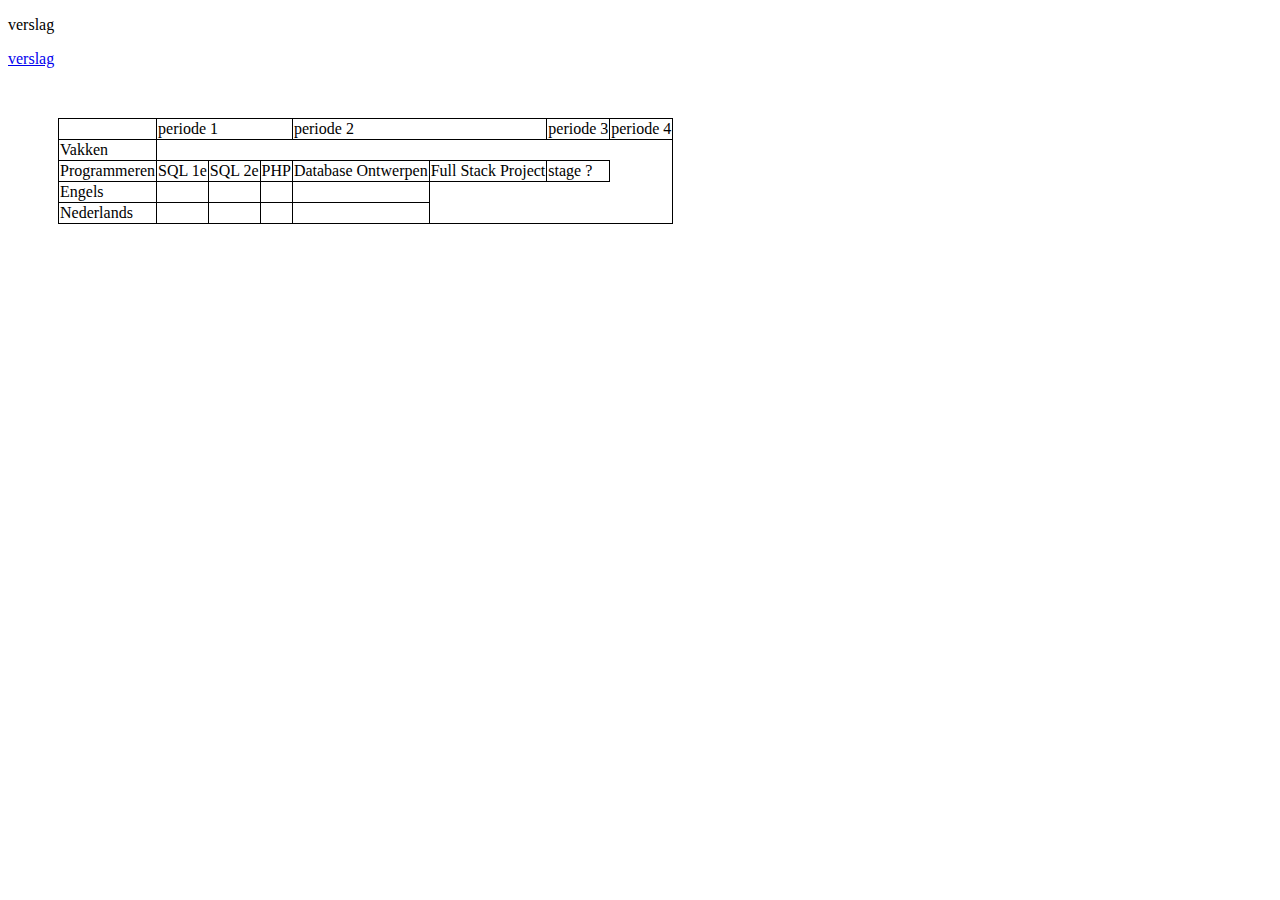
==== introductie.html @ d6174340 "Initial commit" ====
<!DOCTYPE html>
<html lang="en">
<head>
    <meta charset="UTF-8">
    <title>Planning Tijdlijn</title>
    <link rel="stylesheet" href="introductie.css">
</head>
<body>

<p>verslag</p><a href="reflectie.html">verslag</a>

<div id="tabel">
    <table>
        <tr>
            <td> </td>
            <td colspan="3">periode 1</td>
            <td colspan="2">periode 2</td>
            <td colspan="2">periode 3</td>
            <td colspan="2">periode 4</td>

        </tr>
        <tr>
            <td>Vakken</td>
        </tr>
        <tr>
            <td colspan="1">Programmeren</td>
            <td>SQL 1e</td>
            <td>SQL 2e</td>
            <td>PHP</td>
            <!--tweede periode-->
            <td>Database Ontwerpen</td>
            <td>Full Stack Project</td>
            <!--dere periode-->
            <td>stage ?</td>
        </tr>
        <tr>
            <td>Engels</td>
            <td></td>
            <td></td>
            <td></td>
            <td></td>
        </tr>
        <tr>
            <td>Nederlands</td>
            <td></td>
            <td></td>
            <td></td>
            <td></td>
        </tr>
    </table>
 </div>




</body>
</html>
---- introductie.css ----
#tabel{
    float: top;
    margin: 50px;
    padding-right: 150px;
    padding-bottom: 300px;
}

table, th, td {
    border: 1px solid black;
    border-collapse: collapse;
}
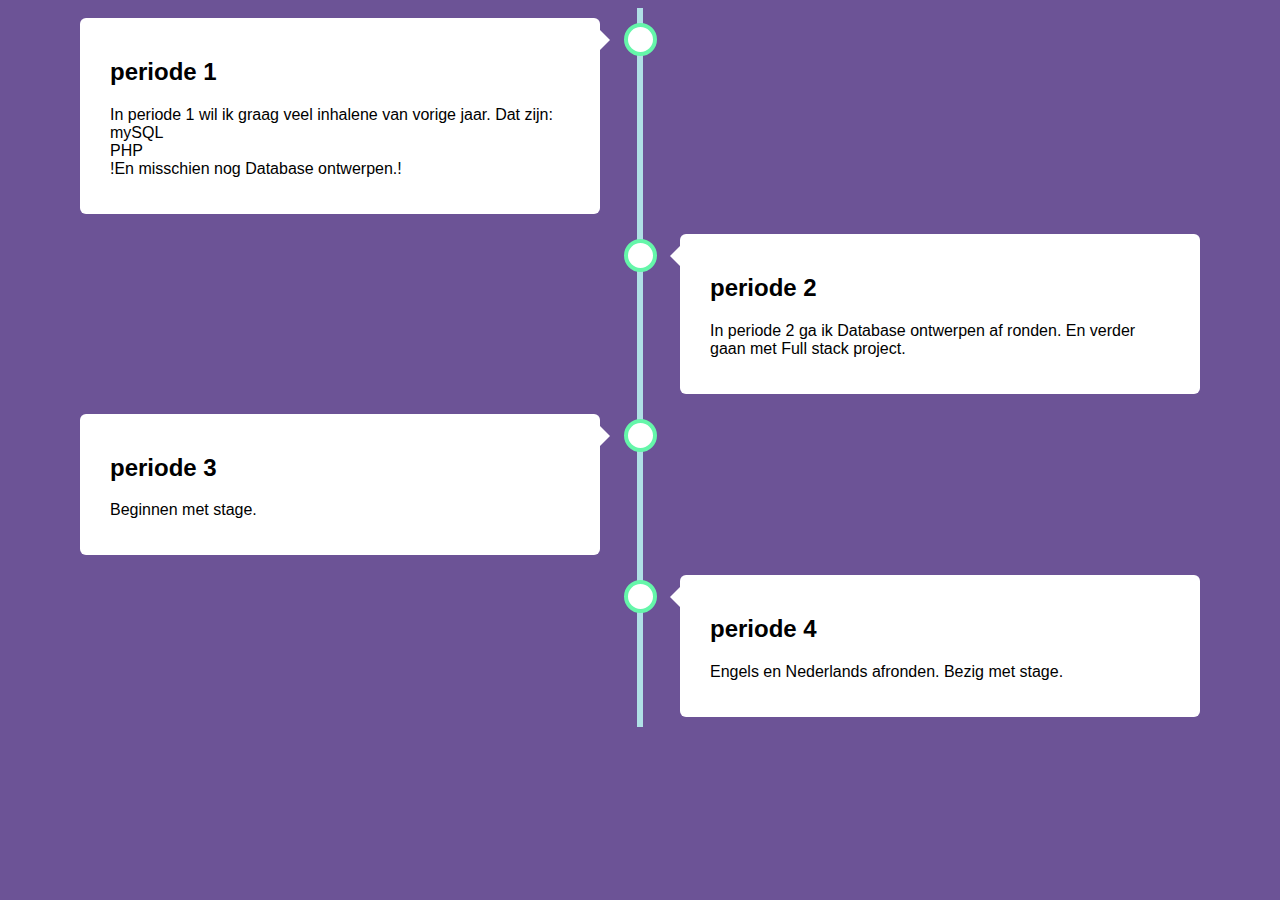
==== commit 4904365f: "planning toegevoegd" ====
--- a/introductie.html
+++ b/introductie.html
@@ -5,53 +5,38 @@
     <title>Planning Tijdlijn</title>
     <link rel="stylesheet" href="introductie.css">
 </head>
+
+
 <body>
 
-<p>verslag</p><a href="reflectie.html">verslag</a>
+<div class="timeline">
+    <div class="container left">
+        <div class="content">
+            <h2>periode 1</h2>
+            <p>In periode 1 wil ik graag veel inhalene van vorige jaar. Dat zijn: <br>mySQL<br>PHP<br>
+                !En misschien nog Database ontwerpen.!</p>
+        </div>
+    </div>
+    <div class="container right">
+        <div class="content">
+            <h2>periode 2</h2>
+            <p>In periode 2 ga ik Database ontwerpen af ronden. En verder gaan met Full stack project.</p>
+        </div>
+    </div>
+    <div class="container left">
+        <div class="content">
+            <h2>periode 3</h2>
+            <p>Beginnen met stage.</p>
+        </div>
+    </div>
+    <div class="container right">
+        <div class="content">
+            <h2>periode 4</h2>
+            <p>Engels en Nederlands afronden. Bezig met stage.</p>
+        </div>
+    </div>
 
-<div id="tabel">
-    <table>
-        <tr>
-            <td> </td>
-            <td colspan="3">periode 1</td>
-            <td colspan="2">periode 2</td>
-            <td colspan="2">periode 3</td>
-            <td colspan="2">periode 4</td>
-
-        </tr>
-        <tr>
-            <td>Vakken</td>
-        </tr>
-        <tr>
-            <td colspan="1">Programmeren</td>
-            <td>SQL 1e</td>
-            <td>SQL 2e</td>
-            <td>PHP</td>
-            <!--tweede periode-->
-            <td>Database Ontwerpen</td>
-            <td>Full Stack Project</td>
-            <!--dere periode-->
-            <td>stage ?</td>
-        </tr>
-        <tr>
-            <td>Engels</td>
-            <td></td>
-            <td></td>
-            <td></td>
-            <td></td>
-        </tr>
-        <tr>
-            <td>Nederlands</td>
-            <td></td>
-            <td></td>
-            <td></td>
-            <td></td>
-        </tr>
-    </table>
- </div>
-
-
-
+</div>
 
 </body>
 </html>--- a/introductie.css
+++ b/introductie.css
@@ -1,11 +1,133 @@
-#tabel{
-    float: top;
-    margin: 50px;
-    padding-right: 150px;
-    padding-bottom: 300px;
+* {
+    box-sizing: border-box;
 }
 
-table, th, td {
-    border: 1px solid black;
-    border-collapse: collapse;
+body {
+    background-color: #6c5396;
+    font-family: Helvetica, "Calibri Light";
 }
+
+/* The actual timeline (the vertical ruler) */
+.timeline {
+    position: relative;
+    max-width: 1200px;
+    margin: 0 auto;
+}
+
+/* The actual timeline (the vertical ruler) */
+.timeline::after {
+    content: '';
+    position: absolute;
+    width: 6px;
+    background-color: powderblue;
+    top: 0;
+    bottom: 0;
+    left: 50%;
+    margin-left: -3px;
+}
+
+/* Container around content */
+.container {
+    padding: 10px 40px;
+    position: relative;
+    background-color: inherit;
+    width: 50%;
+}
+
+/* The circles on the timeline */
+.container::after {
+    content: '';
+    position: absolute;
+    width: 25px;
+    height: 25px;
+    right: -17px;
+    background-color: white;
+    border: 4px solid #65f6aa;
+    top: 15px;
+    border-radius: 50%;
+    z-index: 1;
+}
+
+/* Place the container to the left */
+.left {
+    left: 0;
+}
+
+/* Place the container to the right */
+.right {
+    left: 50%;
+}
+
+/* Add arrows to the left container (pointing right) */
+.left::before {
+    content: " ";
+    height: 0;
+    position: absolute;
+    top: 22px;
+    width: 0;
+    z-index: 1;
+    right: 30px;
+    border: medium solid white;
+    border-width: 10px 0 10px 10px;
+    border-color: transparent transparent transparent white;
+}
+
+/* Add arrows to the right container (pointing left) */
+.right::before {
+    content: " ";
+    height: 0;
+    position: absolute;
+    top: 22px;
+    width: 0;
+    z-index: 1;
+    left: 30px;
+    border: medium solid white;
+    border-width: 10px 10px 10px 0;
+    border-color: transparent white transparent transparent;
+}
+
+/* Fix the circle for containers on the right side */
+.right::after {
+    left: -16px;
+}
+
+/* The actual content */
+.content {
+    padding: 20px 30px;
+    background-color: white;
+    position: relative;
+    border-radius: 6px;
+}
+
+/* Media queries - Responsive timeline on screens less than 600px wide */
+@media screen and (max-width: 600px) {
+    /* Place the timelime to the left */
+    .timeline::after {
+        left: 31px;
+    }
+
+    /* Full-width containers */
+    .container {
+        width: 100%;
+        padding-left: 70px;
+        padding-right: 25px;
+    }
+
+    /* Make sure that all arrows are pointing leftwards */
+    .container::before {
+        left: 60px;
+        border: medium solid white;
+        border-width: 10px 10px 10px 0;
+        border-color: transparent white transparent transparent;
+    }
+
+    /* Make sure all circles are at the same spot */
+    .left::after, .right::after {
+        left: 15px;
+    }
+
+    /* Make all right containers behave like the left ones */
+    .right {
+        left: 0%;
+    }
+}